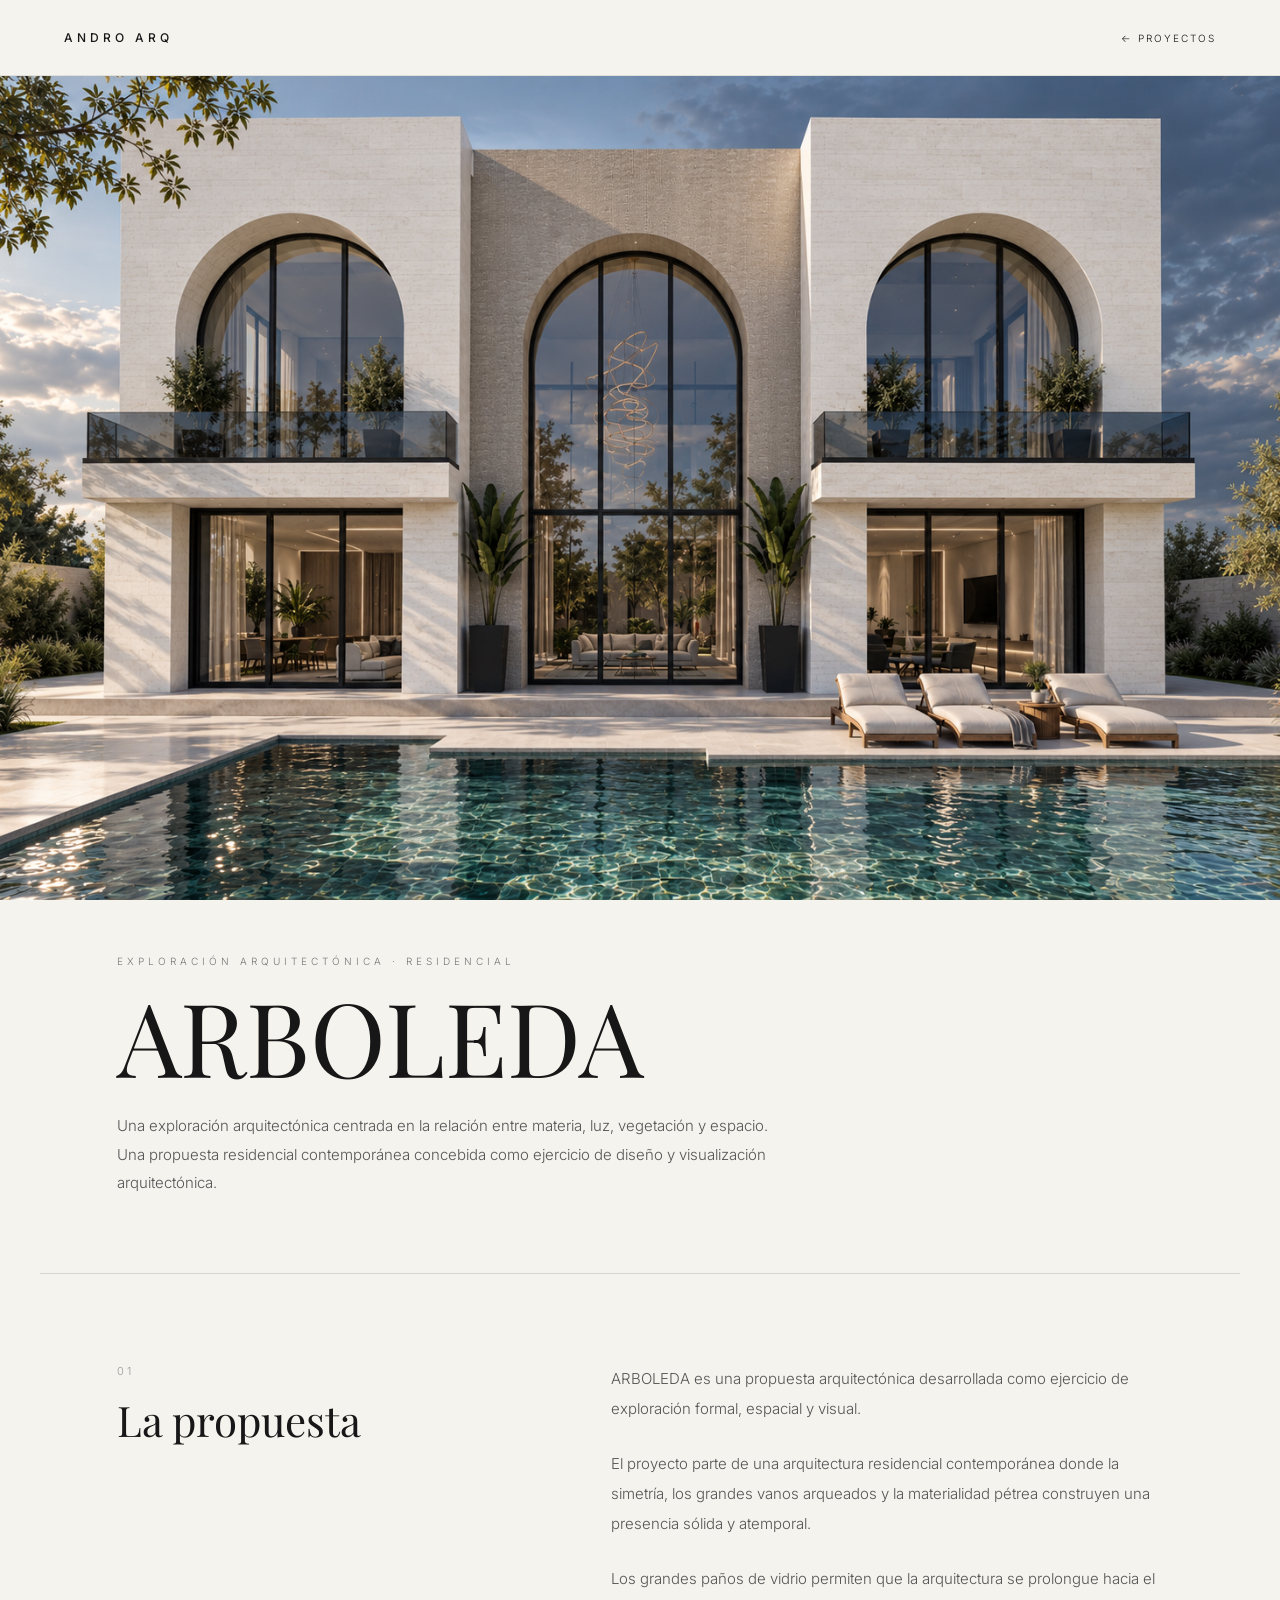
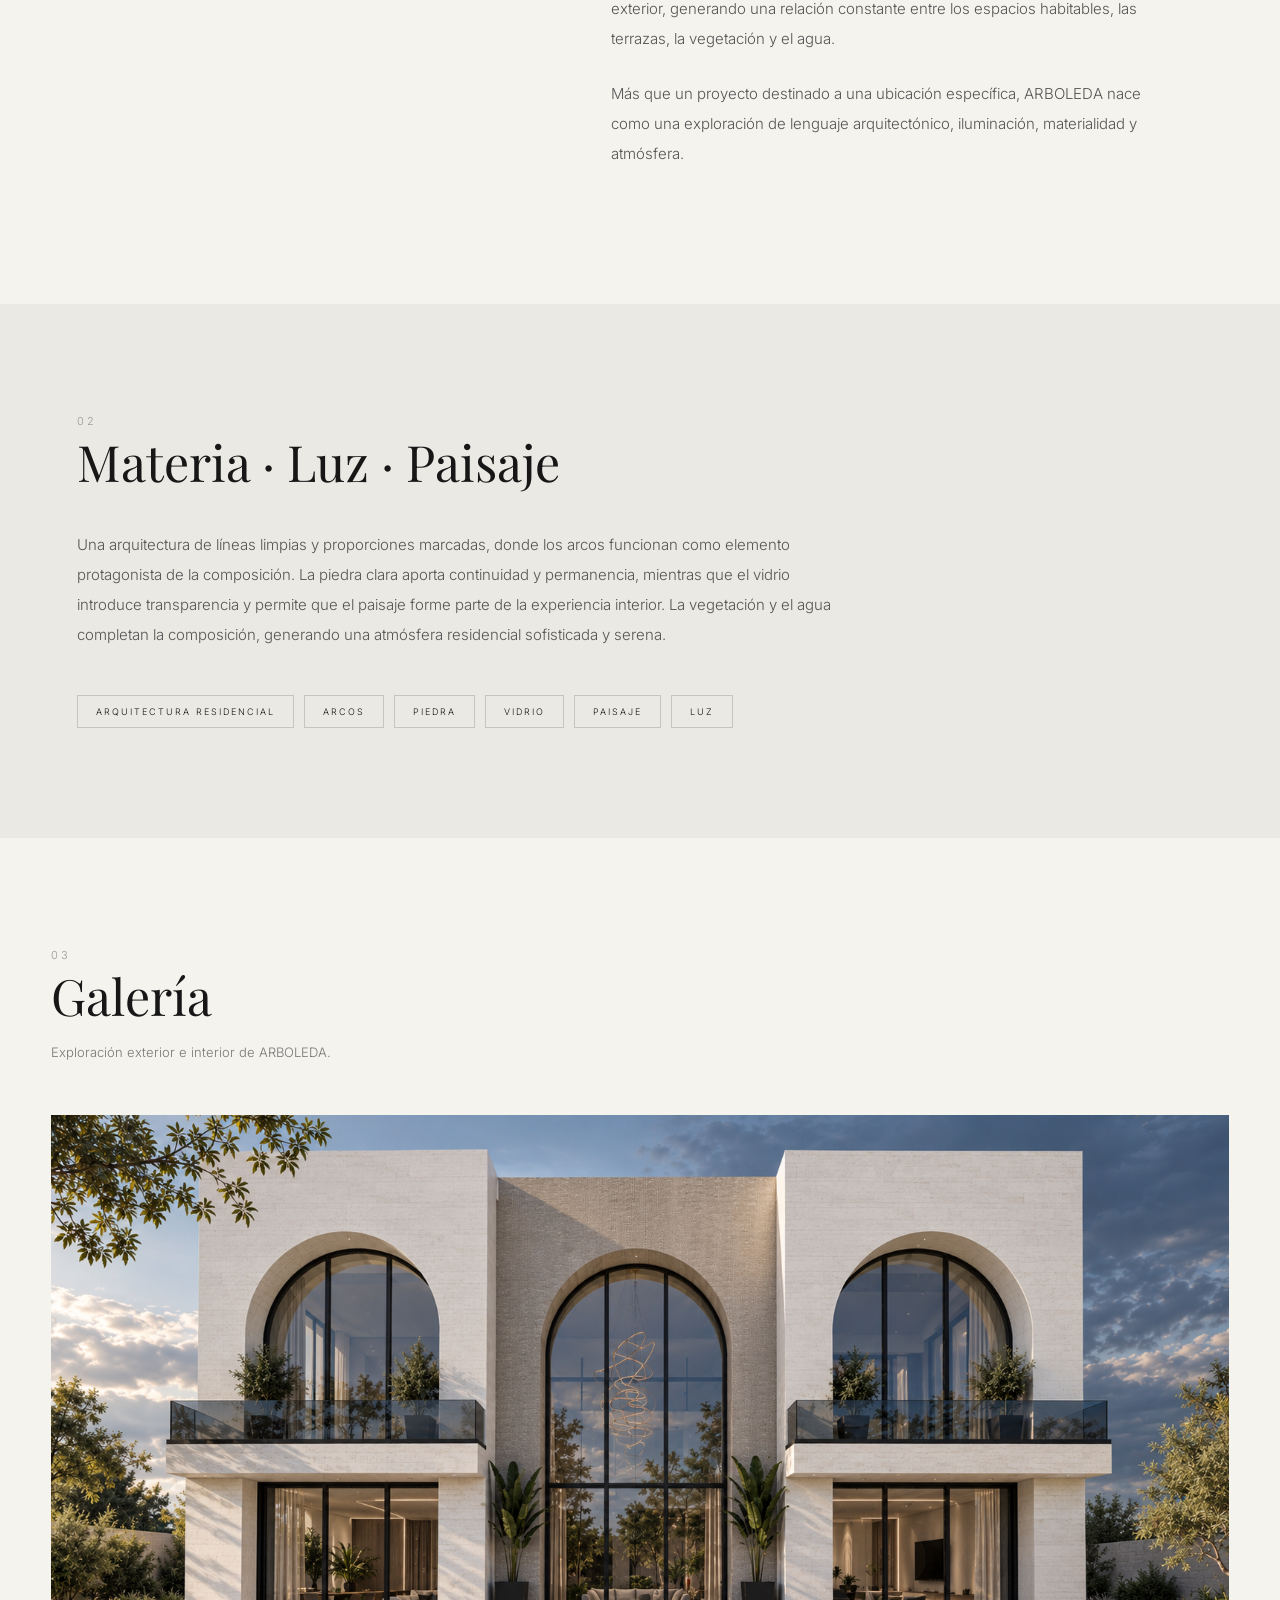
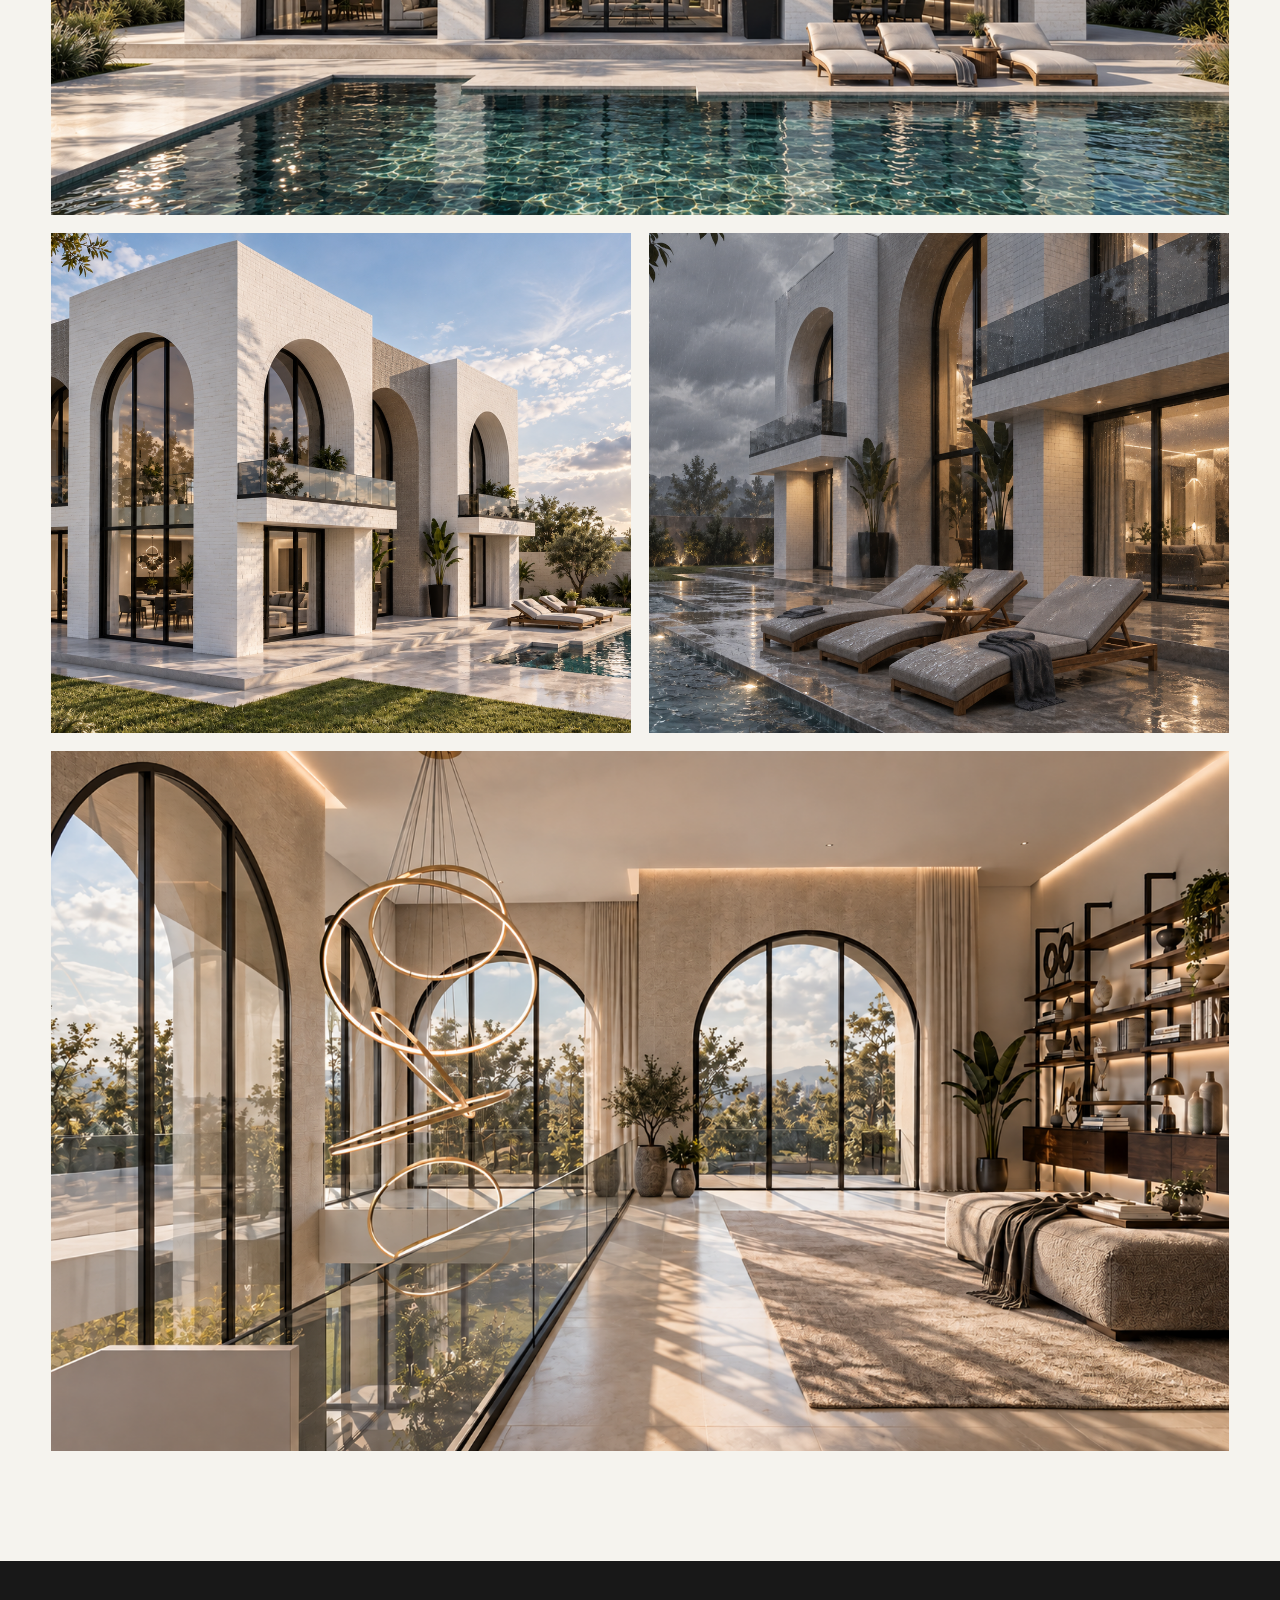
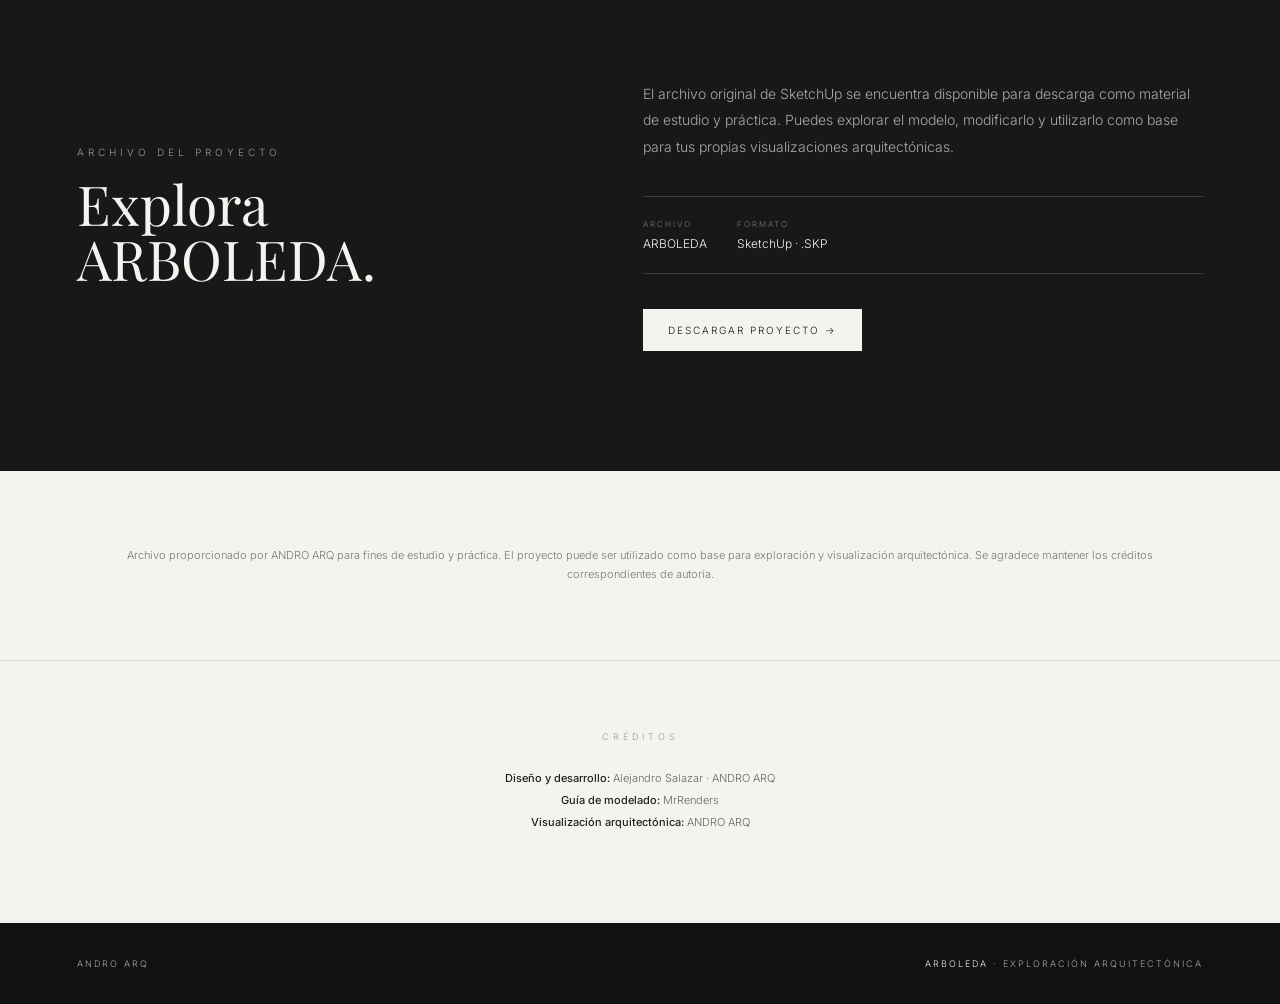
==== proyectos/arboleda/index.html @ c7c2b322 "Create index.html" ====
<!DOCTYPE html>
<html lang="es">
<head>
<meta charset="UTF-8">
<meta name="viewport" content="width=device-width, initial-scale=1.0">

<title>ARBOLEDA | ANDRO ARQ</title>

<link rel="preconnect" href="https://fonts.googleapis.com">
<link rel="preconnect" href="https://fonts.gstatic.com" crossorigin>
<link href="https://fonts.googleapis.com/css2?family=Inter:wght@300;400;500&family=Playfair+Display:wght@400;500&display=swap" rel="stylesheet">

<style>

*{
    margin:0;
    padding:0;
    box-sizing:border-box;
}

html{
    scroll-behavior:smooth;
}

body{
    background:#f5f3ee;
    color:#171717;
    font-family:"Inter", sans-serif;
    font-weight:300;
}

/* =========================
   HEADER
========================= */

header{
    position:fixed;
    top:0;
    left:0;
    width:100%;
    height:76px;
    display:flex;
    justify-content:space-between;
    align-items:center;
    padding:0 5vw;
    background:rgba(245,243,238,.88);
    backdrop-filter:blur(12px);
    -webkit-backdrop-filter:blur(12px);
    border-bottom:1px solid rgba(0,0,0,.08);
    z-index:1000;
}

.logo{
    font-size:12px;
    letter-spacing:4px;
    font-weight:500;
}

.back{
    color:#171717;
    text-decoration:none;
    font-size:10px;
    letter-spacing:2px;
    text-transform:uppercase;
    transition:.3s;
}

.back:hover{
    opacity:.5;
}

/* =========================
   HERO
========================= */

.hero{
    padding-top:76px;
}

.hero-image{
    width:100%;
    height:calc(100vh - 76px);
    min-height:600px;
    object-fit:cover;
    display:block;
}

.hero-caption{
    max-width:1200px;
    margin:auto;
    padding:55px 6vw 75px;
}

.kicker{
    font-size:10px;
    letter-spacing:4px;
    color:#777;
    text-transform:uppercase;
    margin-bottom:20px;
}

.hero-title{
    font-family:"Playfair Display", serif;
    font-size:clamp(48px,8vw,105px);
    font-weight:400;
    line-height:.95;
    margin-bottom:28px;
}

.hero-description{
    max-width:680px;
    font-size:15px;
    line-height:1.9;
    color:#555;
}

/* =========================
   INTRO
========================= */

.intro{
    max-width:1200px;
    margin:auto;
    padding:90px 6vw 110px;
    display:grid;
    grid-template-columns:1fr 1.4fr;
    gap:100px;
    border-top:1px solid #d8d5ce;
}

.section-number{
    font-size:11px;
    letter-spacing:3px;
    color:#999;
}

.section-title{
    font-family:"Playfair Display", serif;
    font-size:42px;
    font-weight:400;
    margin-top:14px;
}

.intro-text{
    font-size:15px;
    line-height:2;
    color:#555;
}

.intro-text p{
    margin-bottom:25px;
}

/* =========================
   CONCEPT
========================= */

.concept{
    background:#ebe9e3;
    padding:110px 6vw;
}

.concept-inner{
    max-width:1200px;
    margin:auto;
}

.concept-heading{
    font-family:"Playfair Display", serif;
    font-size:50px;
    font-weight:400;
    margin-bottom:35px;
}

.concept-text{
    max-width:760px;
    font-size:15px;
    line-height:2;
    color:#555;
}

.concept-keywords{
    display:flex;
    flex-wrap:wrap;
    gap:10px;
    margin-top:45px;
}

.keyword{
    border:1px solid #c8c5be;
    padding:10px 18px;
    font-size:9px;
    letter-spacing:2px;
    text-transform:uppercase;
}

/* =========================
   GALERÍA
========================= */

.gallery{
    max-width:1400px;
    margin:auto;
    padding:110px 4vw;
}

.gallery-header{
    margin-bottom:55px;
}

.gallery-header h2{
    font-family:"Playfair Display", serif;
    font-size:50px;
    font-weight:400;
}

.gallery-header p{
    margin-top:15px;
    color:#777;
    font-size:13px;
}

.gallery-grid{
    display:grid;
    grid-template-columns:1fr 1fr;
    gap:18px;
}

.gallery-item{
    overflow:hidden;
    background:#e8e5de;
}

.gallery-item img{
    width:100%;
    height:100%;
    min-height:500px;
    object-fit:cover;
    display:block;
    transition:transform .8s cubic-bezier(.2,.6,.2,1);
}

.gallery-item:hover img{
    transform:scale(1.025);
}

.gallery-item.large{
    grid-column:span 2;
}

.gallery-item.large img{
    min-height:700px;
}

/* =========================
   DOWNLOAD
========================= */

.download{
    background:#181818;
    color:#f5f3ee;
    padding:120px 6vw;
}

.download-inner{
    max-width:1200px;
    margin:auto;
    display:grid;
    grid-template-columns:1fr 1.2fr;
    gap:100px;
    align-items:center;
}

.download-label{
    font-size:10px;
    letter-spacing:4px;
    color:#999;
    text-transform:uppercase;
    margin-bottom:18px;
}

.download-title{
    font-family:"Playfair Display", serif;
    font-size:55px;
    font-weight:400;
    line-height:1;
}

.download-text{
    color:#aaa;
    font-size:14px;
    line-height:1.9;
    margin-bottom:35px;
}

.file-info{
    display:flex;
    gap:30px;
    border-top:1px solid #3b3b3b;
    border-bottom:1px solid #3b3b3b;
    padding:22px 0;
    margin-bottom:35px;
}

.file-info div{
    display:flex;
    flex-direction:column;
    gap:7px;
}

.file-label{
    font-size:8px;
    letter-spacing:2px;
    color:#777;
    text-transform:uppercase;
}

.file-value{
    font-size:12px;
}

.download-button{
    display:inline-block;
    text-decoration:none;
    color:#181818;
    background:#f5f3ee;
    padding:15px 25px;
    font-size:10px;
    letter-spacing:2px;
    text-transform:uppercase;
    transition:.3s;
}

.download-button:hover{
    background:#dcd9d1;
}

/* =========================
   NOTE
========================= */

.note{
    max-width:1200px;
    margin:auto;
    padding:75px 6vw;
    color:#777;
    font-size:11px;
    line-height:1.8;
    text-align:center;
}

/* =========================
   CREDITS
========================= */

.credits{
    border-top:1px solid #d8d5ce;
    padding:70px 6vw 90px;
    text-align:center;
}

.credits-label{
    font-size:9px;
    letter-spacing:4px;
    color:#999;
    text-transform:uppercase;
    margin-bottom:25px;
}

.credits p{
    font-size:11px;
    line-height:2;
    color:#666;
}

.credits strong{
    color:#222;
    font-weight:500;
}

/* =========================
   FOOTER
========================= */

footer{
    background:#111;
    color:#aaa;
    padding:35px 6vw;
    display:flex;
    justify-content:space-between;
    align-items:center;
    font-size:9px;
    letter-spacing:2px;
    text-transform:uppercase;
}

footer span{
    color:#eee;
}

/* =========================
   RESPONSIVE
========================= */

@media(max-width:800px){

    header{
        height:65px;
        padding:0 6vw;
    }

    .hero{
        padding-top:65px;
    }

    .hero-image{
        height:70vh;
        min-height:500px;
    }

    .hero-caption{
        padding:45px 7vw 65px;
    }

    .hero-title{
        font-size:58px;
    }

    .intro{
        grid-template-columns:1fr;
        gap:45px;
        padding:70px 7vw;
    }

    .section-title{
        font-size:36px;
    }

    .concept{
        padding:75px 7vw;
    }

    .concept-heading{
        font-size:40px;
    }

    .gallery{
        padding:75px 5vw;
    }

    .gallery-grid{
        grid-template-columns:1fr;
    }

    .gallery-item,
    .gallery-item.large{
        grid-column:span 1;
    }

    .gallery-item img,
    .gallery-item.large img{
        min-height:420px;
    }

    .download{
        padding:80px 7vw;
    }

    .download-inner{
        grid-template-columns:1fr;
        gap:45px;
    }

    .download-title{
        font-size:45px;
    }

    footer{
        flex-direction:column;
        gap:15px;
        text-align:center;
    }
}

</style>
</head>

<body>

<!-- =========================
     HEADER
========================= -->

<header>

    <div class="logo">
        ANDRO ARQ
    </div>

    <a href="../index.html" class="back">
        ← Proyectos
    </a>

</header>


<!-- =========================
     HERO
========================= -->

<section class="hero">

    <img
        src="img/exterior-01.jpg"
        alt="ARBOLEDA - Vista exterior principal"
        class="hero-image"
    >

    <div class="hero-caption">

        <div class="kicker">
            Exploración arquitectónica · Residencial
        </div>

        <h1 class="hero-title">
            ARBOLEDA
        </h1>

        <p class="hero-description">
            Una exploración arquitectónica centrada en la relación entre
            materia, luz, vegetación y espacio. Una propuesta residencial
            contemporánea concebida como ejercicio de diseño y visualización
            arquitectónica.
        </p>

    </div>

</section>


<!-- =========================
     INTRODUCCIÓN
========================= -->

<section class="intro">

    <div>

        <div class="section-number">
            01
        </div>

        <h2 class="section-title">
            La propuesta
        </h2>

    </div>

    <div class="intro-text">

        <p>
            ARBOLEDA es una propuesta arquitectónica desarrollada como
            ejercicio de exploración formal, espacial y visual.
        </p>

        <p>
            El proyecto parte de una arquitectura residencial contemporánea
            donde la simetría, los grandes vanos arqueados y la materialidad
            pétrea construyen una presencia sólida y atemporal.
        </p>

        <p>
            Los grandes paños de vidrio permiten que la arquitectura se
            prolongue hacia el exterior, generando una relación constante
            entre los espacios habitables, las terrazas, la vegetación y
            el agua.
        </p>

        <p>
            Más que un proyecto destinado a una ubicación específica,
            ARBOLEDA nace como una exploración de lenguaje arquitectónico,
            iluminación, materialidad y atmósfera.
        </p>

    </div>

</section>


<!-- =========================
     CONCEPTO
========================= -->

<section class="concept">

    <div class="concept-inner">

        <div class="section-number">
            02
        </div>

        <h2 class="concept-heading">
            Materia · Luz · Paisaje
        </h2>

        <p class="concept-text">
            Una arquitectura de líneas limpias y proporciones marcadas,
            donde los arcos funcionan como elemento protagonista de la
            composición. La piedra clara aporta continuidad y permanencia,
            mientras que el vidrio introduce transparencia y permite que
            el paisaje forme parte de la experiencia interior.
            La vegetación y el agua completan la composición, generando
            una atmósfera residencial sofisticada y serena.
        </p>

        <div class="concept-keywords">

            <span class="keyword">Arquitectura residencial</span>
            <span class="keyword">Arcos</span>
            <span class="keyword">Piedra</span>
            <span class="keyword">Vidrio</span>
            <span class="keyword">Paisaje</span>
            <span class="keyword">Luz</span>

        </div>

    </div>

</section>


<!-- =========================
     GALERÍA
========================= -->

<section class="gallery">

    <div class="gallery-header">

        <div class="section-number">
            03
        </div>

        <h2>
            Galería
        </h2>

        <p>
            Exploración exterior e interior de ARBOLEDA.
        </p>

    </div>


    <div class="gallery-grid">

        <!-- EXTERIOR 01 -->

        <div class="gallery-item large">

            <img
                src="img/exterior-01.jpg"
                alt="ARBOLEDA - Vista exterior principal"
                loading="lazy"
            >

        </div>


        <!-- EXTERIOR 02 -->

        <div class="gallery-item">

            <img
                src="img/exterior-02.jpg"
                alt="ARBOLEDA - Vista exterior lateral"
                loading="lazy"
            >

        </div>


        <!-- EXTERIOR 03 -->

        <div class="gallery-item">

            <img
                src="img/exterior-03.jpg"
                alt="ARBOLEDA - Vista exterior nocturna"
                loading="lazy"
            >

        </div>


        <!-- INTERIOR 01 -->

        <div class="gallery-item large">

            <img
                src="img/interior-01.jpg"
                alt="ARBOLEDA - Vista interior"
                loading="lazy"
            >

        </div>

    </div>

</section>


<!-- =========================
     DESCARGA SKP
========================= -->

<section class="download">

    <div class="download-inner">

        <div>

            <div class="download-label">
                Archivo del proyecto
            </div>

            <h2 class="download-title">
                Explora<br>
                ARBOLEDA.
            </h2>

        </div>


        <div>

            <p class="download-text">
                El archivo original de SketchUp se encuentra disponible
                para descarga como material de estudio y práctica.
                Puedes explorar el modelo, modificarlo y utilizarlo
                como base para tus propias visualizaciones arquitectónicas.
            </p>


            <div class="file-info">

                <div>

                    <span class="file-label">
                        Archivo
                    </span>

                    <span class="file-value">
                        ARBOLEDA
                    </span>

                </div>


                <div>

                    <span class="file-label">
                        Formato
                    </span>

                    <span class="file-value">
                        SketchUp · .SKP
                    </span>

                </div>

            </div>


            <!--
            IMPORTANTE:
            El archivo debe llamarse exactamente:

            arboleda.skp

            y estar dentro de:

            proyectos/arboleda/arboleda.skp
            -->

            <a
                href="arboleda.skp"
                class="download-button"
                download
            >
                Descargar proyecto →
            </a>

        </div>

    </div>

</section>


<!-- =========================
     NOTA DE USO
========================= -->

<div class="note">

    Archivo proporcionado por ANDRO ARQ para fines de estudio y práctica.
    El proyecto puede ser utilizado como base para exploración y
    visualización arquitectónica. Se agradece mantener los créditos
    correspondientes de autoría.

</div>


<!-- =========================
     CRÉDITOS
========================= -->

<section class="credits">

    <div class="credits-label">
        Créditos
    </div>

    <p>
        <strong>Diseño y desarrollo:</strong>
        Alejandro Salazar · ANDRO ARQ
    </p>

    <p>
        <strong>Guía de modelado:</strong>
        MrRenders
    </p>

    <p>
        <strong>Visualización arquitectónica:</strong>
        ANDRO ARQ
    </p>

</section>


<!-- =========================
     FOOTER
========================= -->

<footer>

    <div>
        ANDRO ARQ
    </div>

    <div>
        <span>ARBOLEDA</span> · Exploración arquitectónica
    </div>

</footer>


</body>
</html>
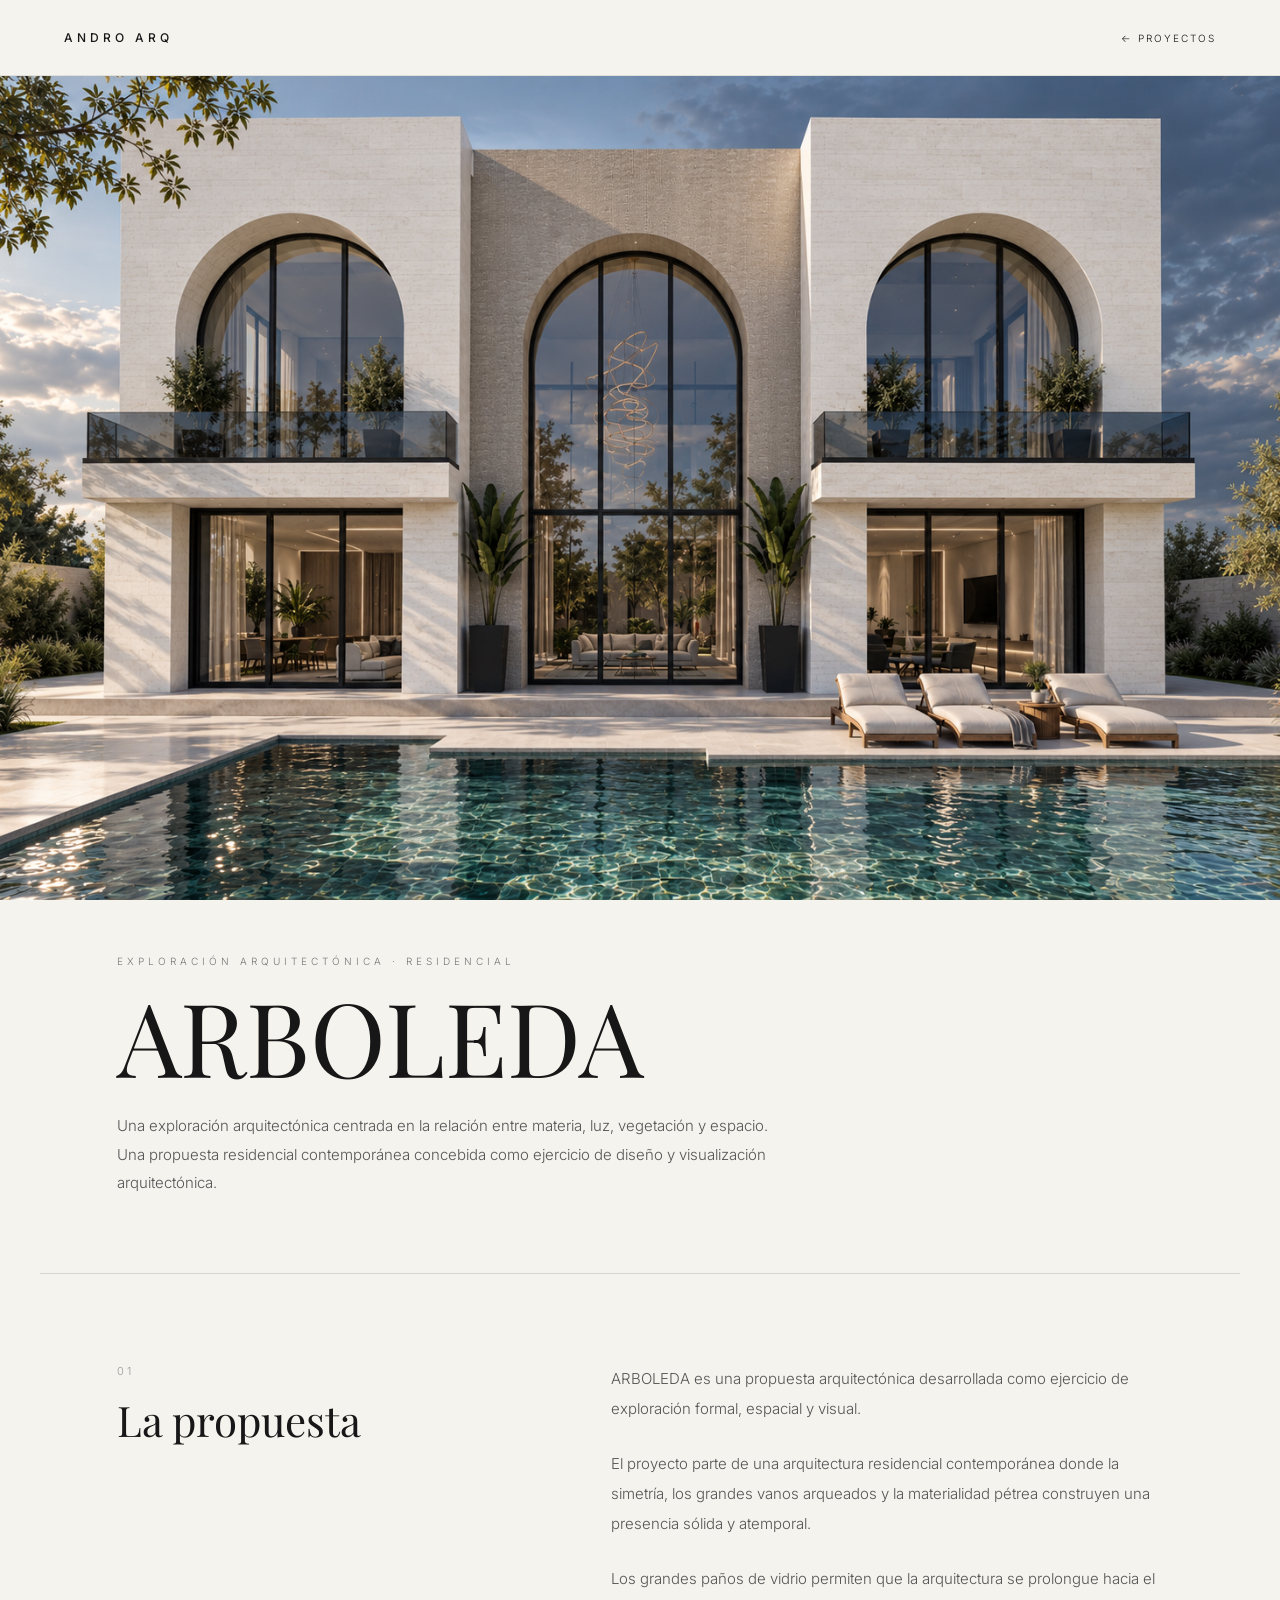
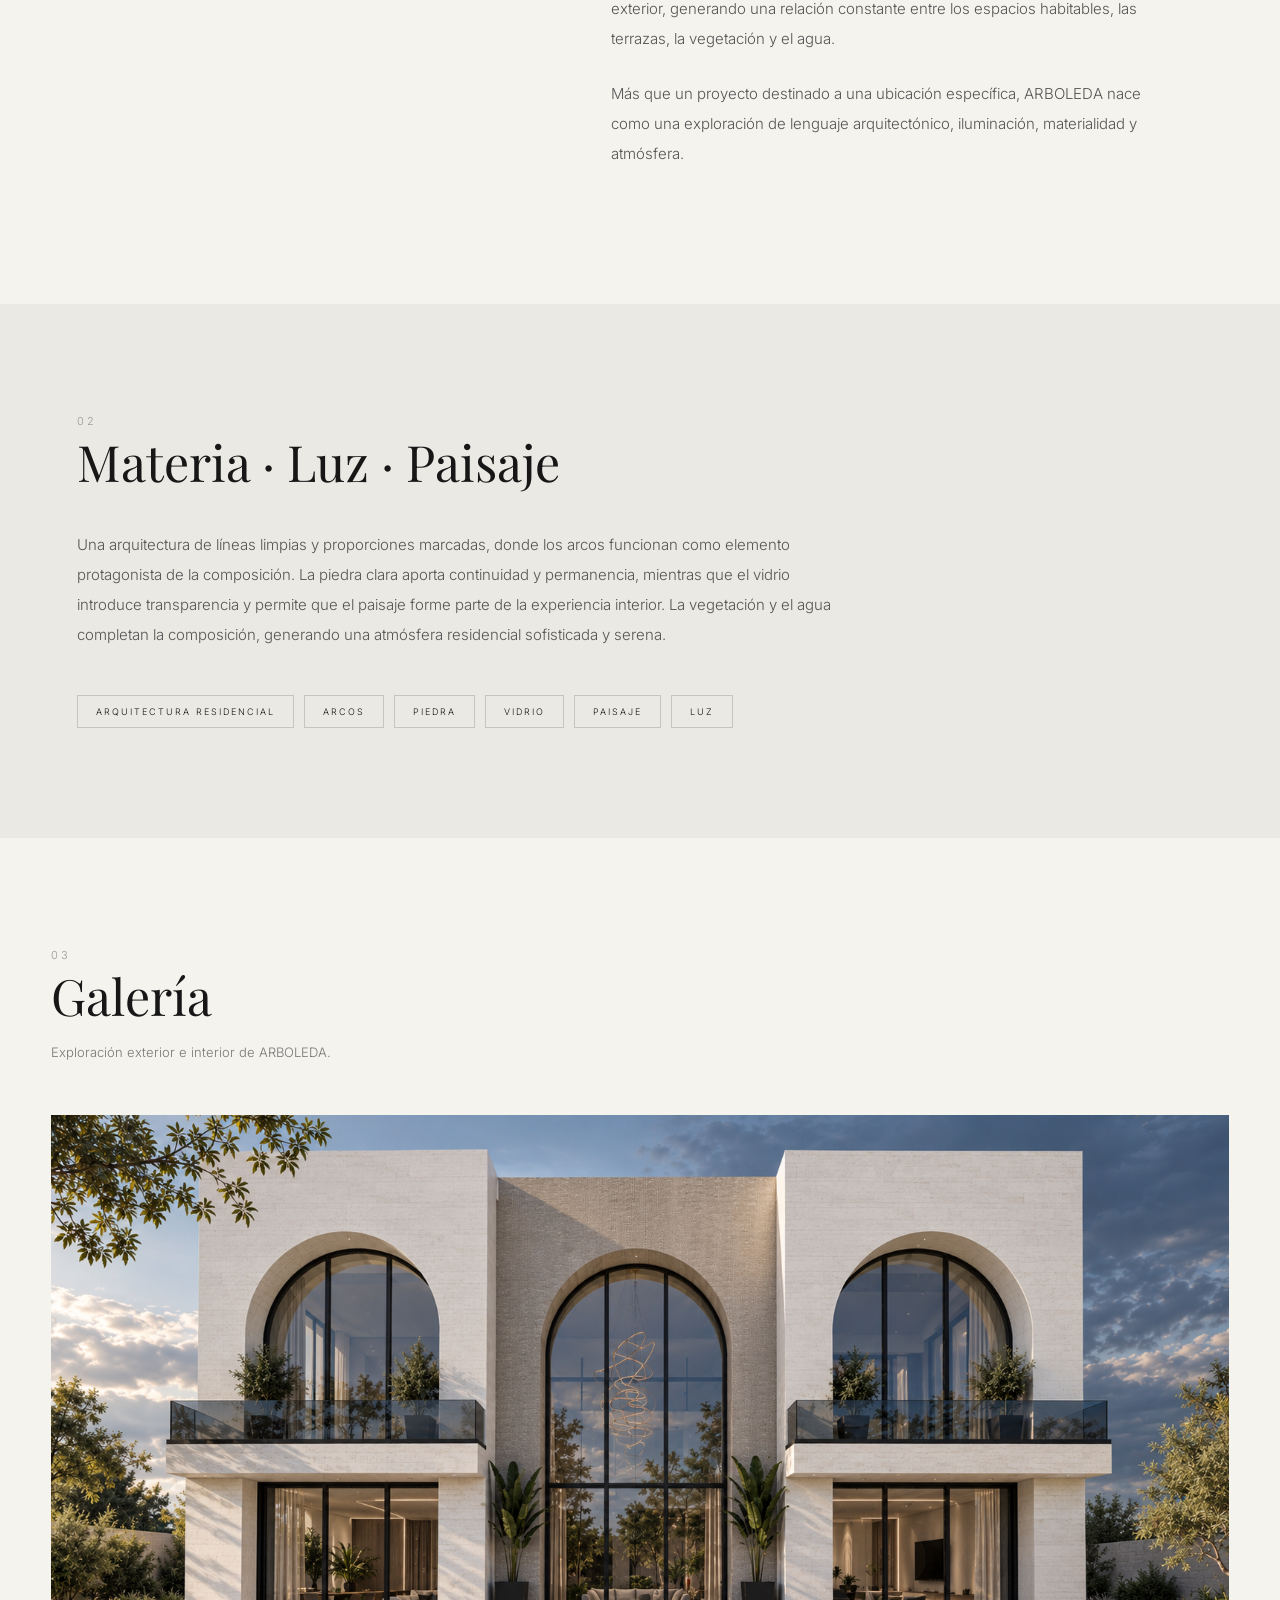
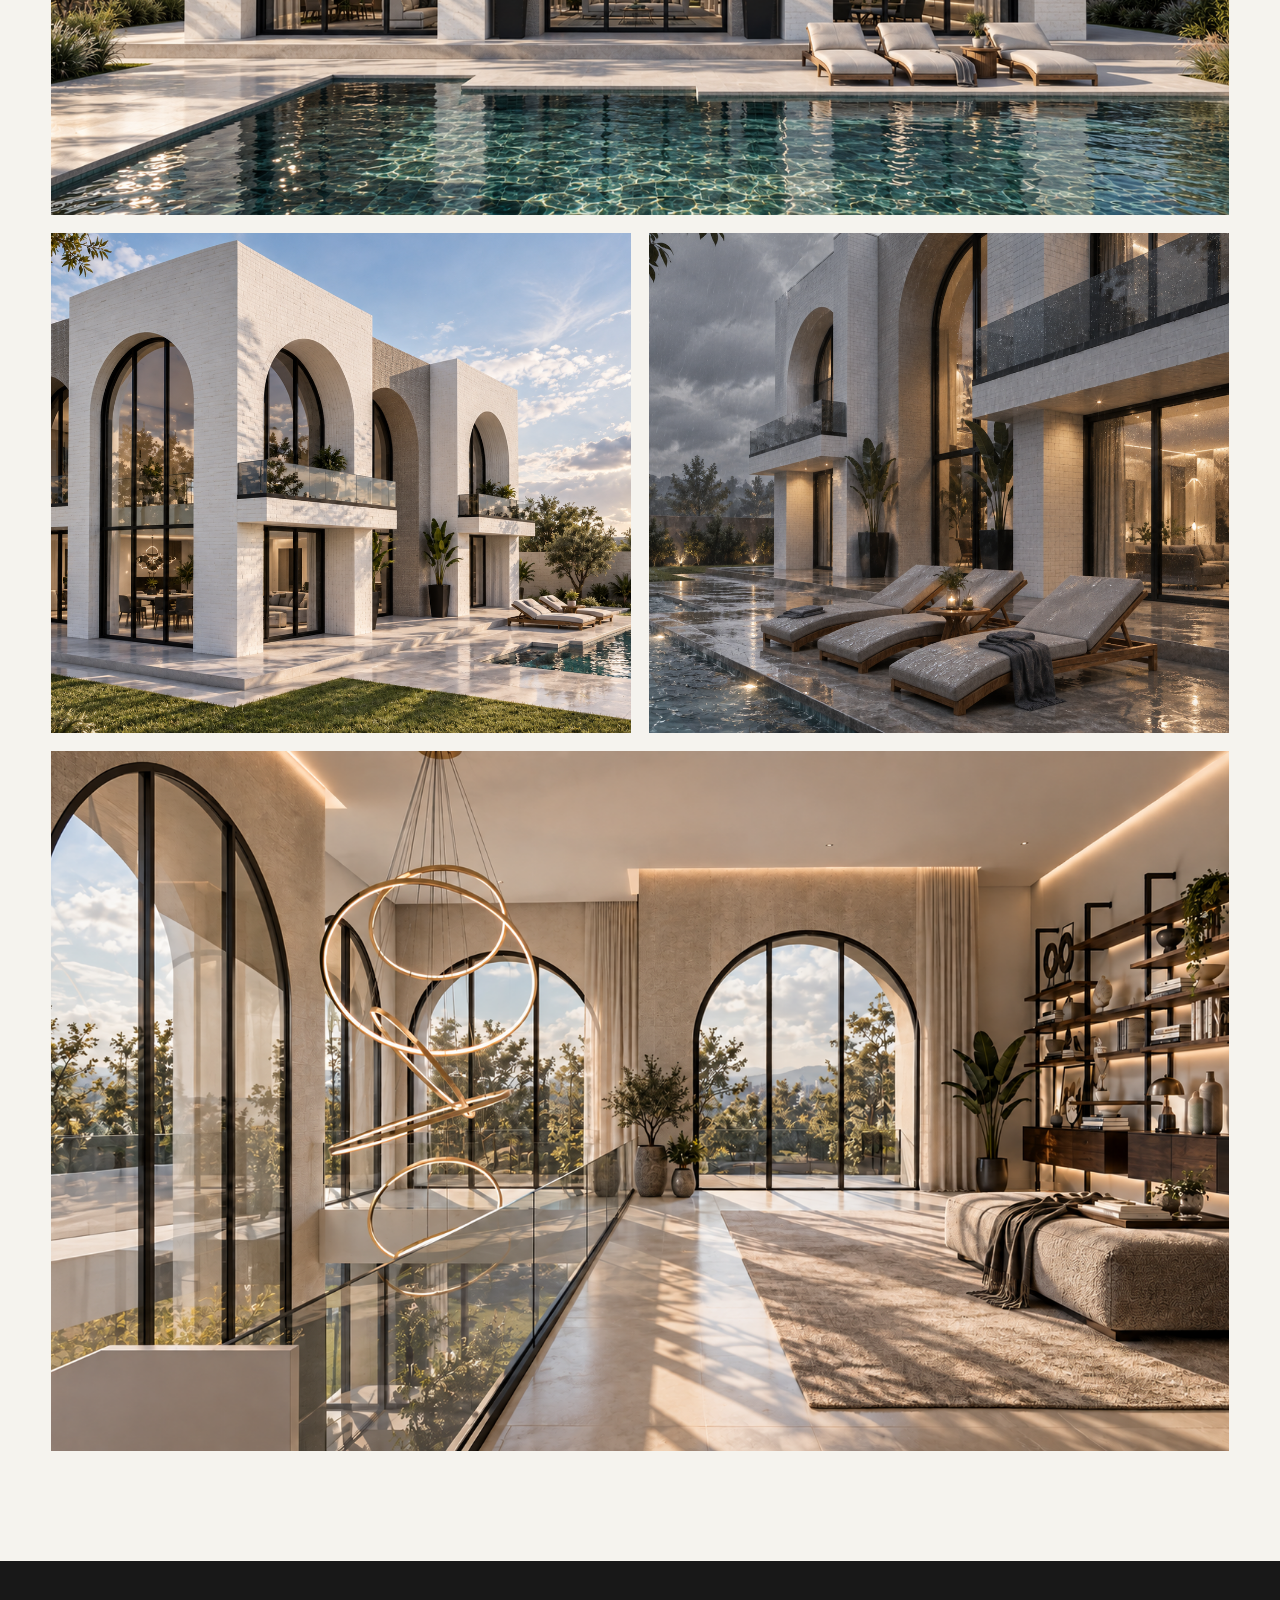
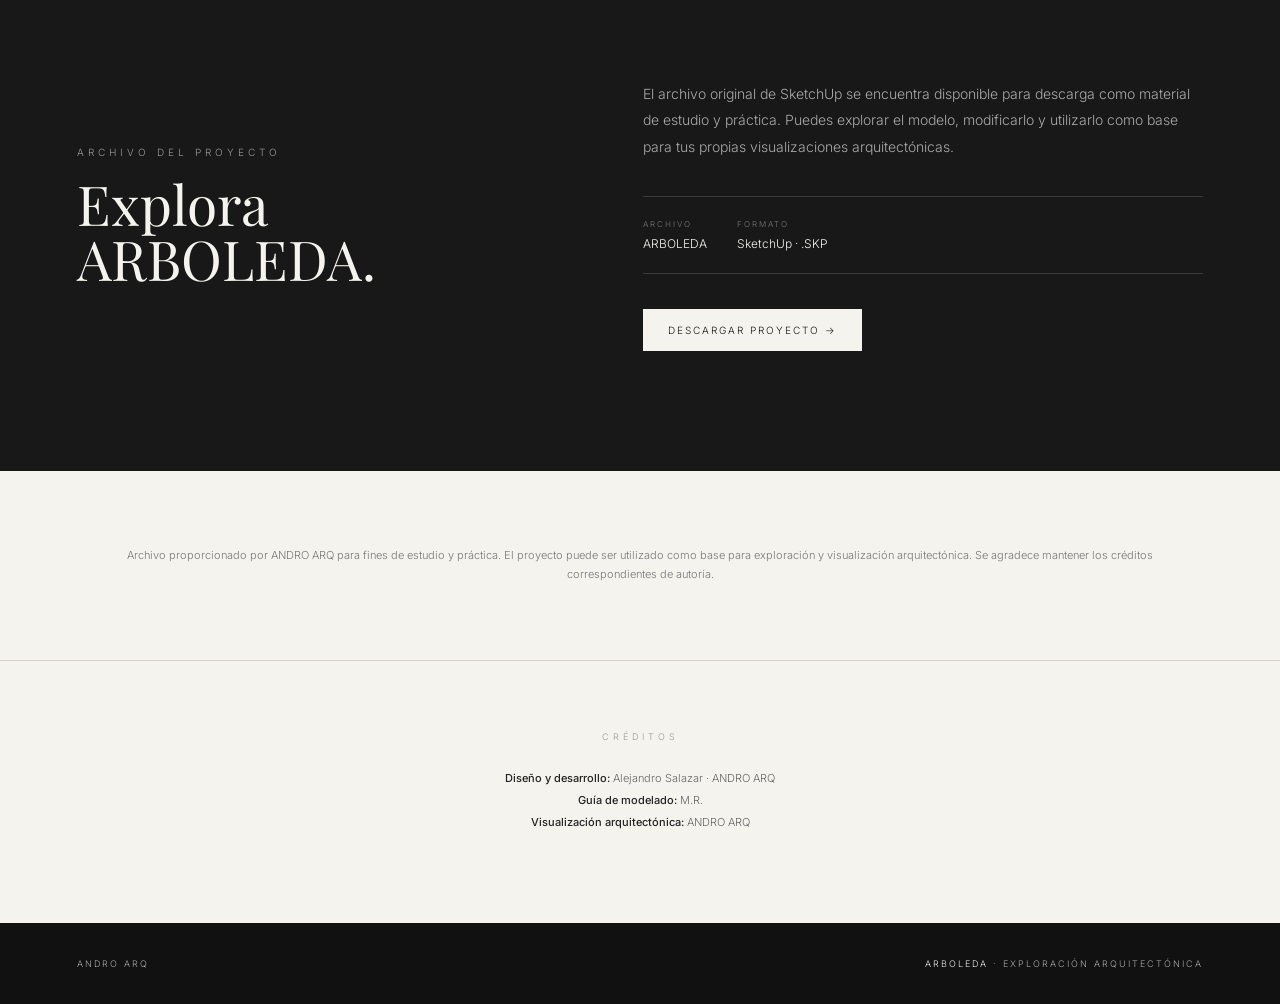
==== commit 72743731: "Update index.html" ====
--- a/proyectos/arboleda/index.html
+++ b/proyectos/arboleda/index.html
@@ -829,7 +829,7 @@
 
     <p>
         <strong>Guía de modelado:</strong>
-        MrRenders
+        M.R.
     </p>
 
     <p>
